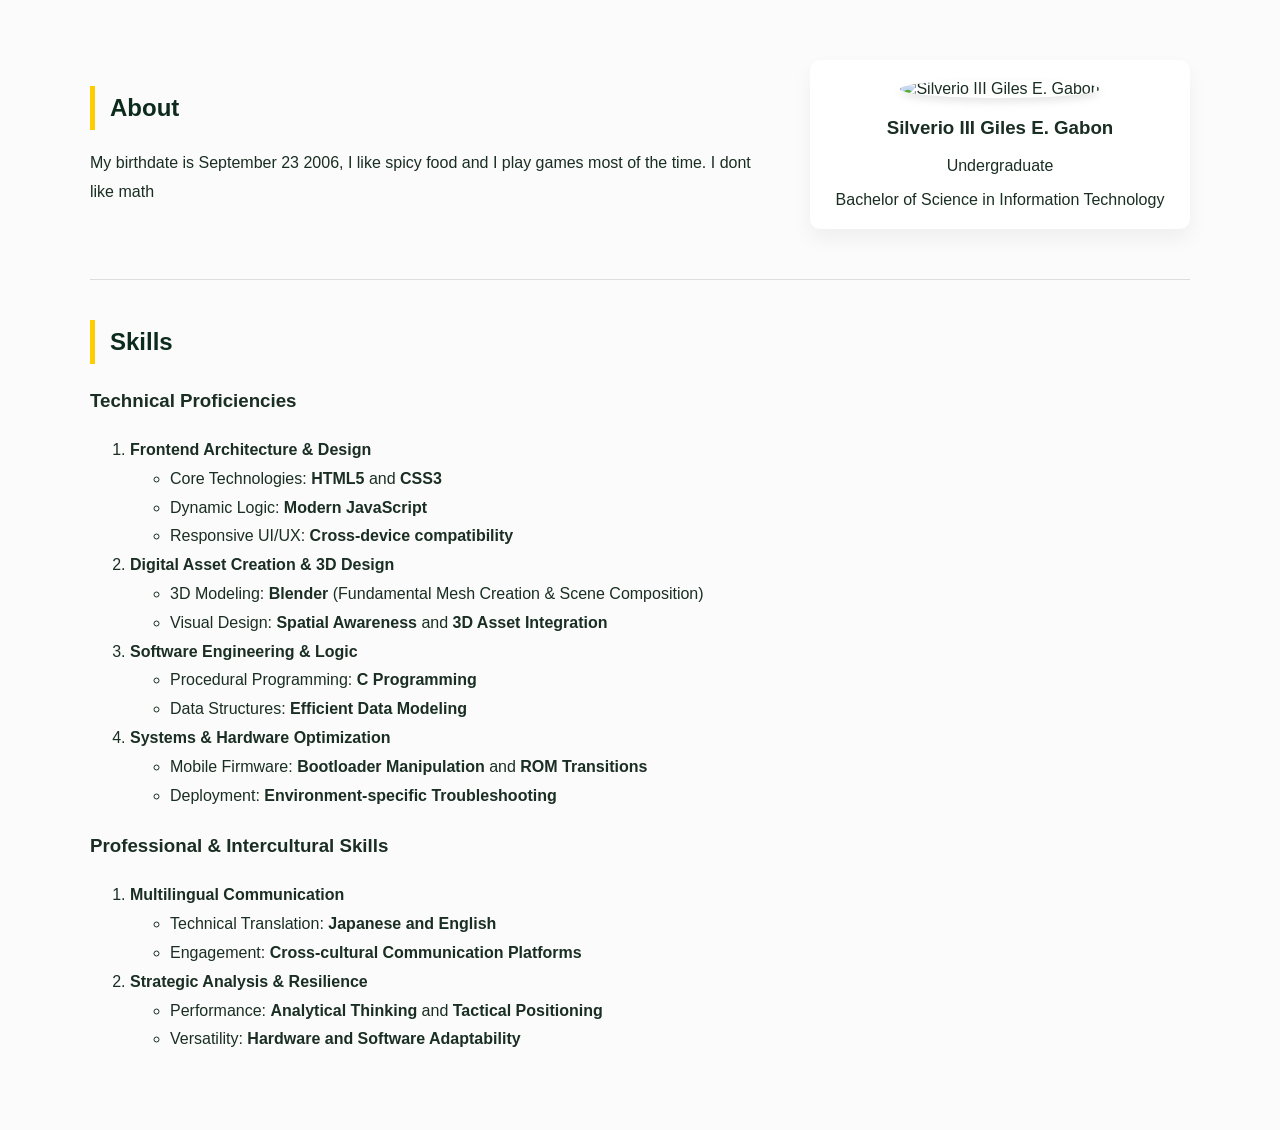
==== about.html @ 65253cbf "Add files via upload" ====
<!DOCTYPE html>
<html lang="en">
<head>
    <meta charset="UTF-8">
    <meta name="viewport" content="width=device-width, initial-scale=1.0">
    <link rel="shortcut icon" href="C:\Users\giles\Documents\New folder (2)\Images\agnes-tachyon-uma-musume.gif" type="image/x-icon">
    <title>About Silver Store | Information</title>
    <link rel="stylesheet" href="stylesabout.css">
    <style>
        /* Prevent selection and image dragging */
        body {
            -webkit-user-select: none;
            -ms-user-select: none;
            user-select: none;
        }
        img {
            -webkit-user-drag: none;
            pointer-events: none;
        }
        /* Ensure the form remains interactive */
        input, textarea, button, iframe {
            pointer-events: auto;
        }
    </style>
</head>
<body>

    <main class="content-wrapper">
        
        <section class="story-section">
            <div class="story-text">
                <h2>About </h2>
                <p>My birthdate is September 23 2006, I like spicy food and I play games most of the time. I dont like math</p>
                
            </div>
            
            <div class="owner-card">
                <div class="image-frame">
                    <img src="C:\Users\giles\Documents\New folder (2)\Images\DCS_4450-sel_-_Copy.jpg" alt="Silverio III Giles E. Gabon">
                </div>
                <h3>Silverio III Giles E. Gabon</h3>
                <p class="role">Undergraduate</p>
                <div class="social-small">
                    <span>Bachelor of Science in Information Technology</span>
                </div>
            </div>
        </section>

        <hr class="divider">

        <div class="story-text">
        <h2>Skills </h2>
           <h3>Technical Proficiencies</h3>
<ol>
    <li><strong>Frontend Architecture & Design</strong>
        <ul>
            <li>Core Technologies: <b>HTML5</b> and <b>CSS3</b></li>
            <li>Dynamic Logic: <b>Modern JavaScript</b></li>
            <li>Responsive UI/UX: <b>Cross-device compatibility</b></li>
        </ul>
    </li>
    <li><strong>Digital Asset Creation & 3D Design</strong>
        <ul>
            <li>3D Modeling: <b>Blender</b> (Fundamental Mesh Creation & Scene Composition)</li>
            <li>Visual Design: <b>Spatial Awareness</b> and <b>3D Asset Integration</b></li>
        </ul>
    </li>
    <li><strong>Software Engineering & Logic</strong>
        <ul>
            <li>Procedural Programming: <b>C Programming</b></li>
            <li>Data Structures: <b>Efficient Data Modeling</b></li>
        </ul>
    </li>
    <li><strong>Systems & Hardware Optimization</strong>
        <ul>
            <li>Mobile Firmware: <b>Bootloader Manipulation</b> and <b>ROM Transitions</b></li>
            <li>Deployment: <b>Environment-specific Troubleshooting</b></li>
        </ul>
    </li>
</ol>

<h3>Professional & Intercultural Skills</h3>
<ol>
    <li><strong>Multilingual Communication</strong>
        <ul>
            <li>Technical Translation: <b>Japanese and English</b></li>
            <li>Engagement: <b>Cross-cultural Communication Platforms</b></li>
        </ul>
    </li>
    <li><strong>Strategic Analysis & Resilience</strong>
        <ul>
            <li>Performance: <b>Analytical Thinking</b> and <b>Tactical Positioning</b></li>
            <li>Versatility: <b>Hardware and Software Adaptability</b></li>
        </ul>
    </li>
</ol>
        </div>
    </main>
</body>
</html>
---- stylesabout.css ----
body {
    background-color: #f8f9f8a9;
    margin: 0;
    padding: 0;
    font-family: 'Segoe UI', sans-serif;
    color: #1a2e23;
}

.about-header {
    background-color: #0d2b1d;
    color: white;
    text-align: center;
    padding: 60px 20px;
}

.about-header h1 {
    font-size: 2.5rem;
    letter-spacing: 4px;
    margin: 0;
}

.content-wrapper {
    max-width: 1100px;
    margin: 40px auto;
    padding: 20px;
}

/* STORY & OWNER SECTION */
.story-section {
    display: flex;
    flex-wrap: wrap;
    gap: 40px;
    align-items: center;
    margin-bottom: 50px;
}

.story-text {
    flex: 2;
    line-height: 1.8;
}

.story-text h2 {
    color: #0d2b1d;
    border-left: 5px solid #ffcc00;
    padding-left: 15px;
}

.owner-card {
    flex: 1;
    background: white;
    padding: 20px;
    text-align: center;
    border-radius: 10px;
    box-shadow: 0 10px 20px rgba(0,0,0,0.05);
}

.image-frame {
    margin-bottom: 15px;
}

.owner-card img {
    width: 200px;
    height: 200px;
    border-radius: 50%;
    object-fit: cover;
    box-shadow: 0 4px 8px rgba(0,0,0,0.1);
}



/* CONTACT & MAP GRID */
.contact-grid {
    display: flex;
    flex-wrap: wrap;
    gap: 40px;
    margin-top: 50px;
}

.map-container, .form-container {
    flex: 1 1 450px;
}

.form-container form {
    display: flex;
    flex-direction: column;
    gap: 15px;
}

.form-container input, .form-container textarea {
    padding: 12px;
    border: 1px solid #ccc;
    border-radius: 5px;
    font-size: 1rem;
}

.submit-btn {
    background-color: #0d2b1d;
    color: white;
    border: none;
    padding: 15px;
    border-radius: 5px;
    cursor: pointer;
    font-weight: bold;
    transition: 0.3s;
}

.submit-btn:hover {
    background-color: #163d29;
}

.divider {
    border: 0;
    height: 1px;
    background: #ddd;
    margin: 40px 0;
}

.footer {
    background-color: #0d2b1d;
    color: #8da399;
    text-align: center;
    padding: 30px 0;
    margin-top: 50px;
}
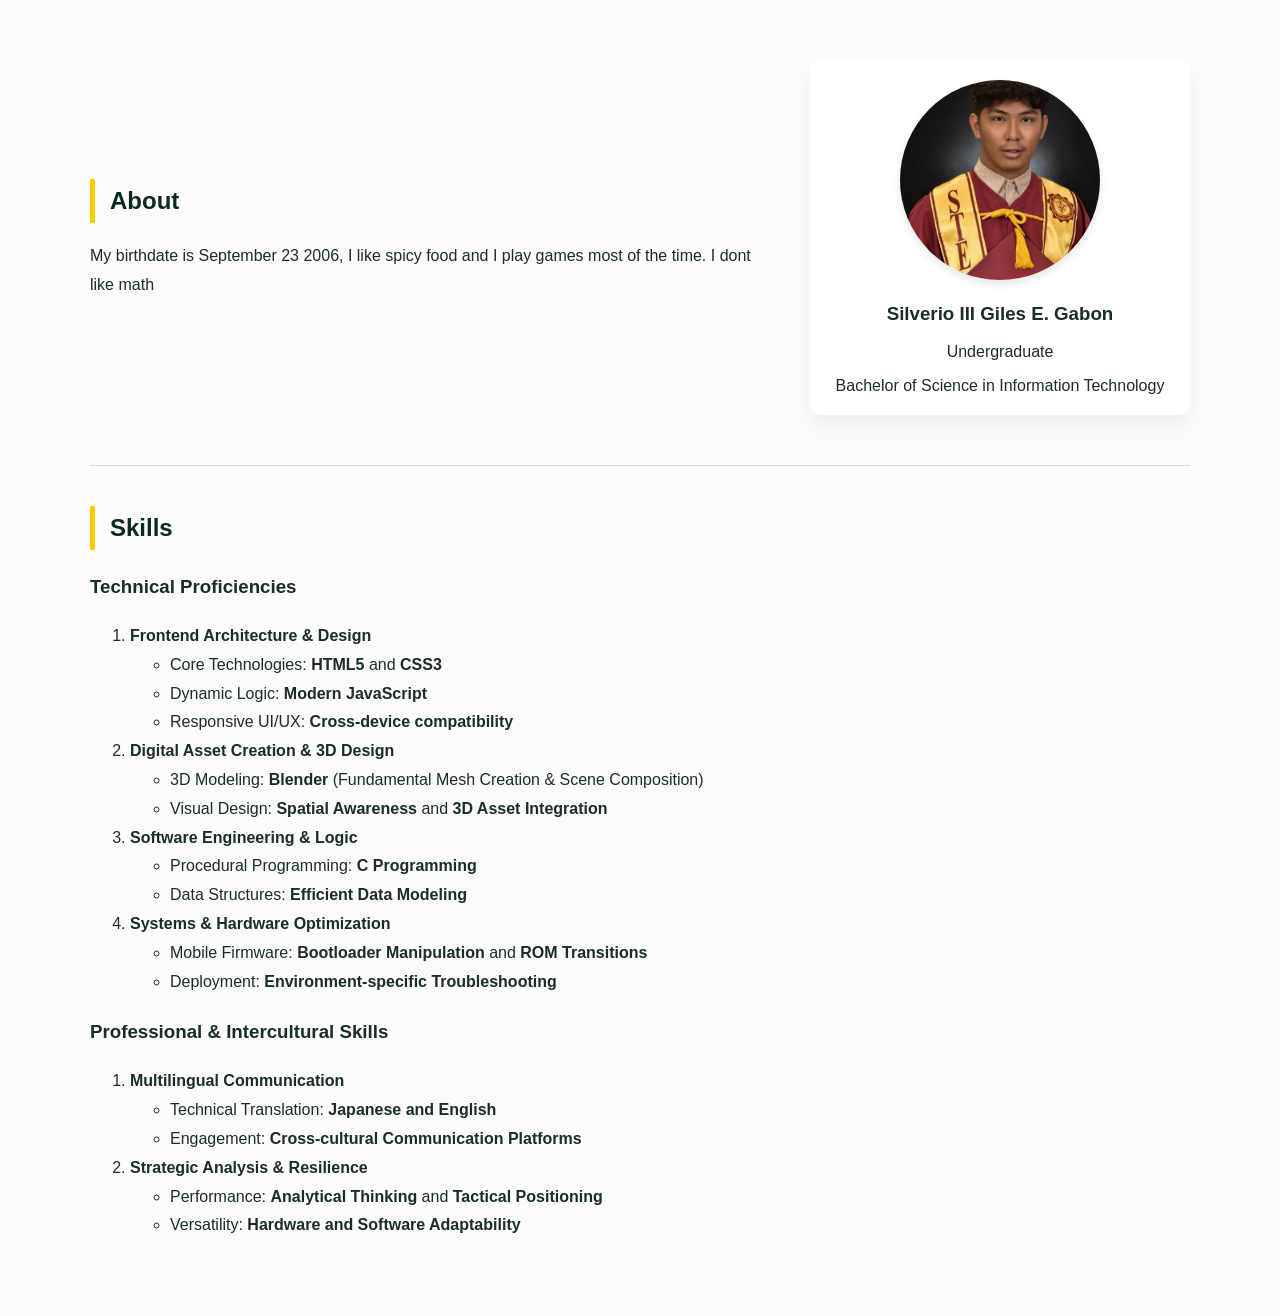
==== commit b3ae3a2a: "Update about.html" ====
--- a/about.html
+++ b/about.html
@@ -36,7 +36,7 @@
             
             <div class="owner-card">
                 <div class="image-frame">
-                    <img src="C:\Users\giles\Documents\New folder (2)\Images\DCS_4450-sel_-_Copy.jpg" alt="Silverio III Giles E. Gabon">
+                    <img src="images/DCS_4450-sel_-_Copy.jpg" alt="Silverio III Giles E. Gabon">
                 </div>
                 <h3>Silverio III Giles E. Gabon</h3>
                 <p class="role">Undergraduate</p>
@@ -97,4 +97,4 @@
         </div>
     </main>
 </body>
-</html>+</html>
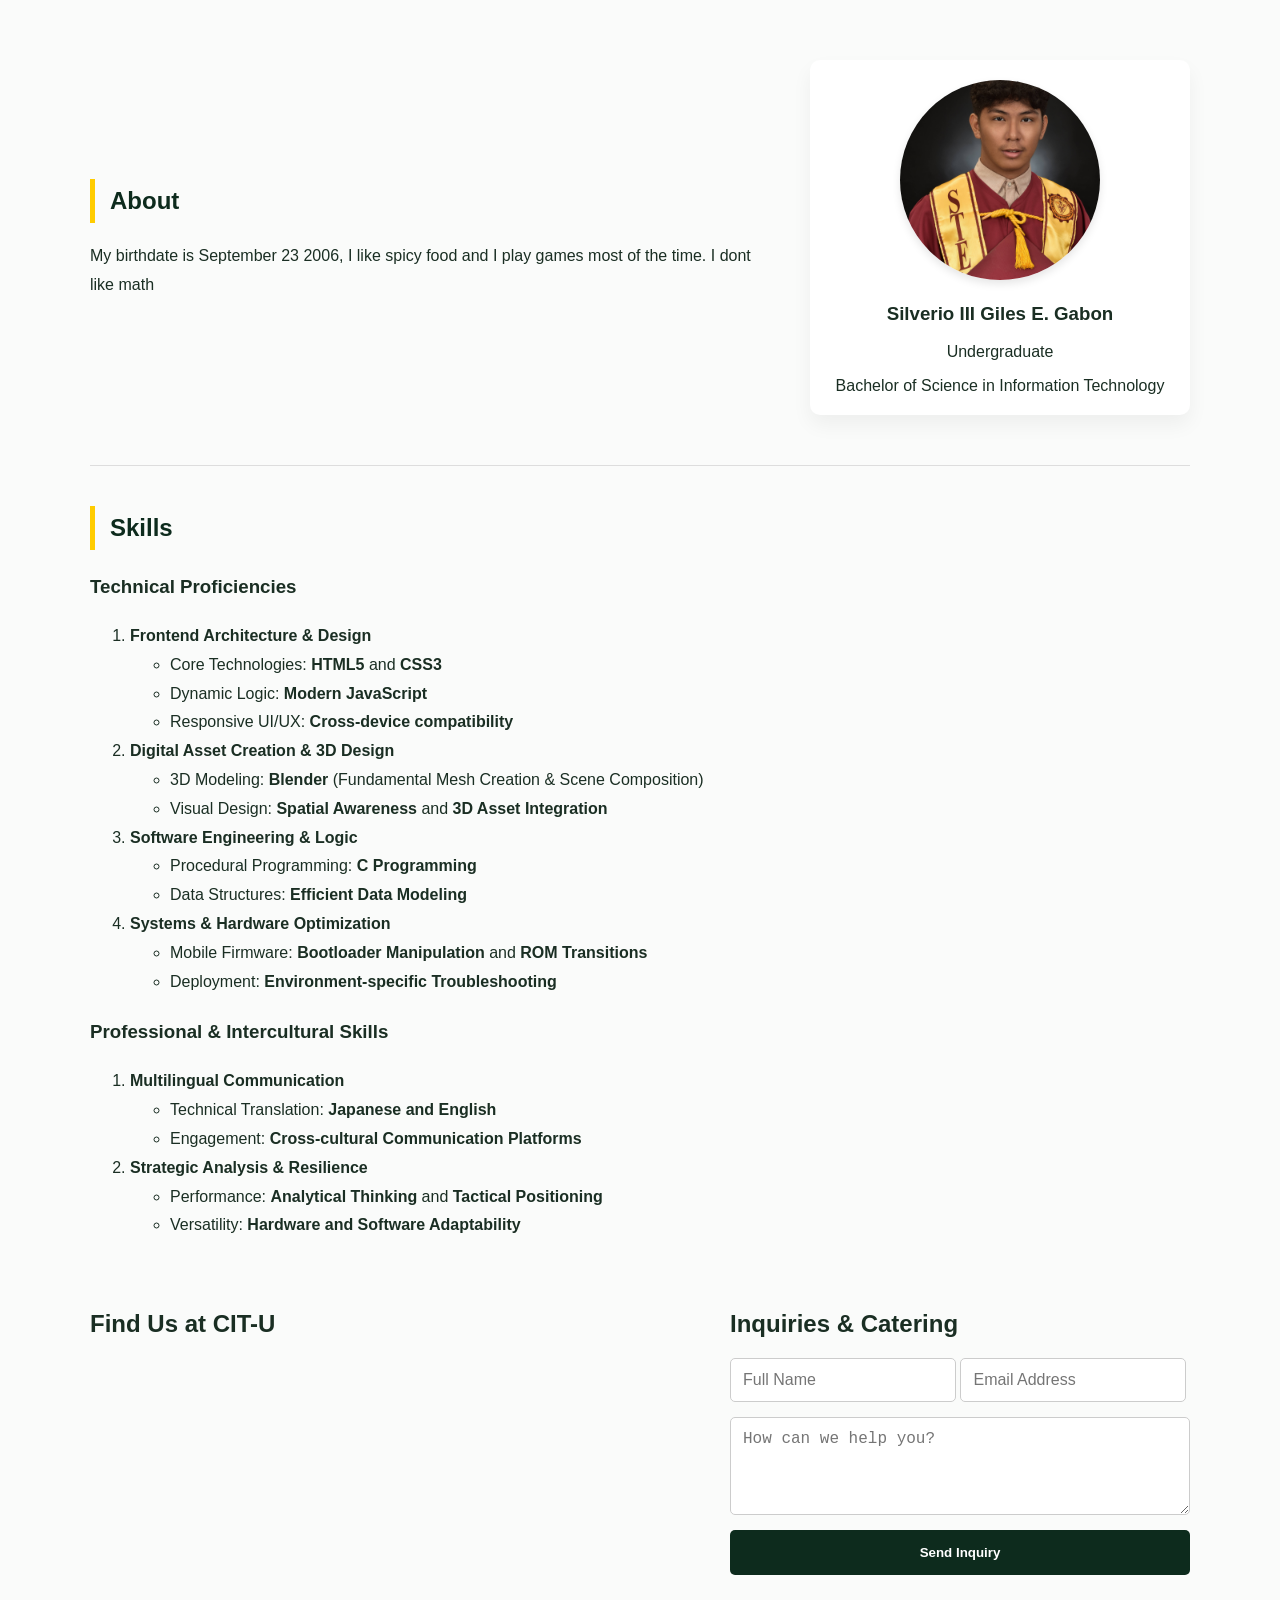
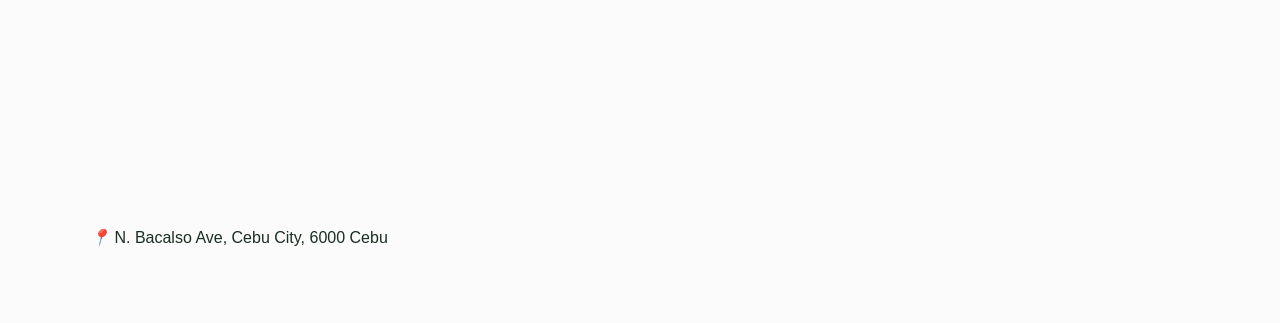
==== commit 1fa36695: "Revise about.html with updated content and structure Updated the HTML structure and content of the a" ====
--- a/about.html
+++ b/about.html
@@ -95,6 +95,27 @@
     </li>
 </ol>
         </div>
+
+        <section class="contact-grid">
+            <div class="map-container">
+                <h2>Find Us at CIT-U</h2>
+                <iframe src="https://www.google.com/maps/embed?pb=!1m18!1m12!1m3!1d3731.3563297255337!2d123.87855907479795!3d10.294475489826521!2m3!1f0!2f0!3f0!3m2!1i1024!2i768!4f13.1!3m3!1m2!1s0x33a99c015a4bf233%3A0x95d783198f4634f8!2sCebu%20Institute%20of%20Technology%20-%20University!5e1!3m2!1sen!2sph!4v1772598541586!5m2!1sen!2sph" width="600" height="450" style="border:0;" allowfullscreen="" loading="lazy" referrerpolicy="no-referrer-when-downgrade"></iframe>
+                <p><i class="icon">📍</i> N. Bacalso Ave, Cebu City, 6000 Cebu</p>
+            </div>
+
+            <div class="form-container">
+                <h2>Inquiries & Catering</h2>
+                <form>
+                    <div class="input-group">
+                        <input type="text" placeholder="Full Name" required>
+                        <input type="email" placeholder="Email Address" required>
+                    </div>
+                    <textarea placeholder="How can we help you?" rows="4" required></textarea>
+                    <button type="submit" class="submit-btn">Send Inquiry</button>
+                </form>
+            </div>
+        </section>  
+        
     </main>
 </body>
 </html>
